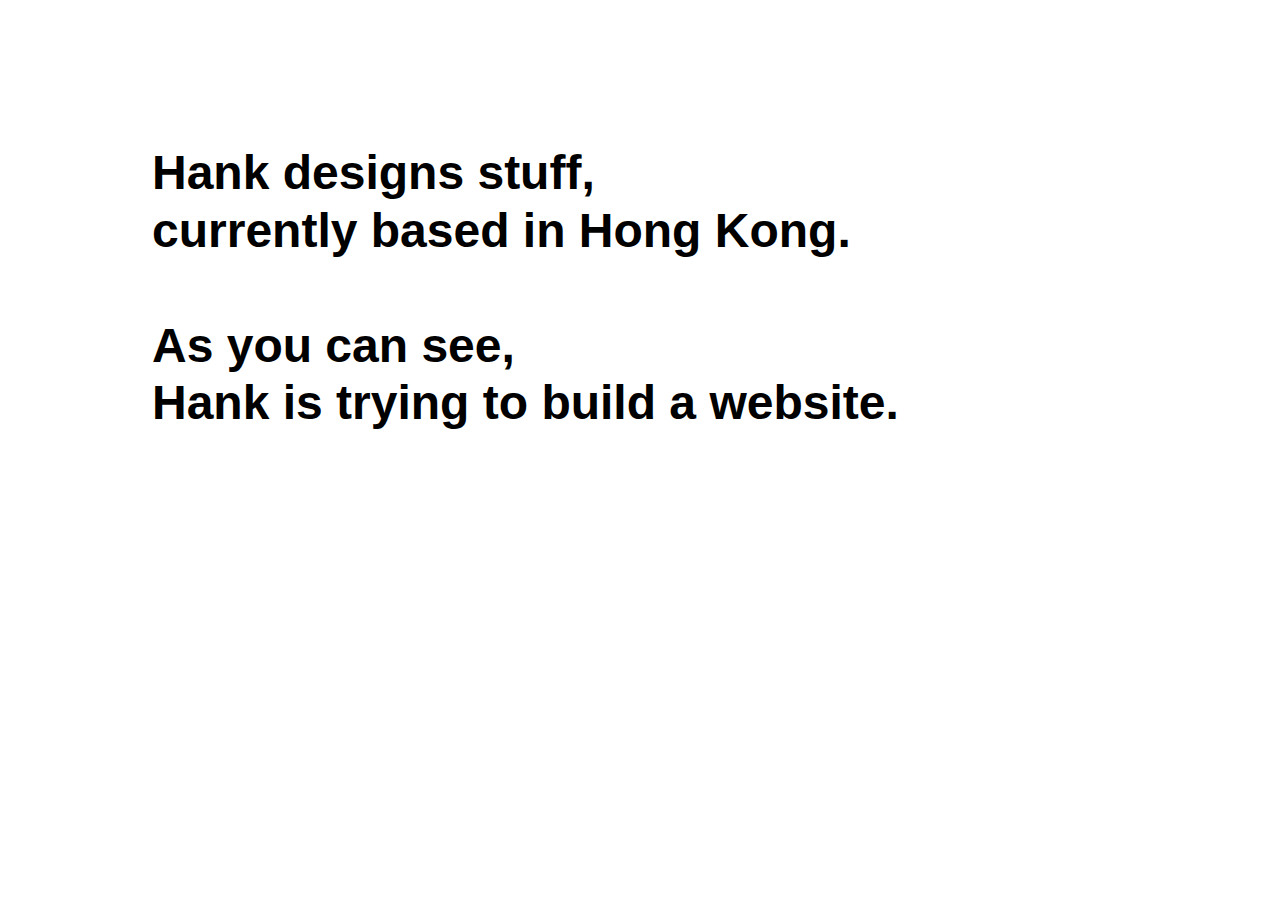
==== index.html @ cd7d3a91 "add view port meta (probably why iPhone wasn't following to media queries)" ====
<!DOCTYPE html>
<meta name="viewport" content="width=device-width, initial-scale=1.0">
<script>
  (function(i,s,o,g,r,a,m){i['GoogleAnalyticsObject']=r;i[r]=i[r]||function(){
  (i[r].q=i[r].q||[]).push(arguments)},i[r].l=1*new Date();a=s.createElement(o),
  m=s.getElementsByTagName(o)[0];a.async=1;a.src=g;m.parentNode.insertBefore(a,m)
  })(window,document,'script','https://www.google-analytics.com/analytics.js','ga');

  ga('create', 'UA-64799567-2', 'auto');
  ga('send', 'pageview');

</script>

<style media="screen" type="text/css">
#main-intro-wrapper {
  margin: 144px;
}

h1 {
  font-family: -apple-system, BlinkMacSystemFont, "San Francisco", "Helvetica Neue", "Helvetica", sans-serif;
  font-size: 48px;
  font-weight: 700;
  text-align: left;
  line-height: 1.2;
  color: #070707
  -webkit-text-size-adjust: 100%;
}

@media screen and (max-width: 1024px) {
    #main-intro-wrapper {
      margin: 120px;
    }
    h1 {
      font-size: 40px;
    }

@media screen and (max-width: 736px) {
    #main-intro-wrapper {
      margin: 80px 16px;
    }
    h1 {
      font-size: 36px;
    }

@media only screen and (max-width: 320px) {
    #main-intro-wrapper {
      margin: 80px 16px;
    }
    h1 {
      font-size: 28px;
    }
}
</style>

<body>

<div id='main-intro-wrapper'>
  <h1>
    Hank designs stuff,<br>currently based in Hong Kong.<br><br>As you can see,<br>Hank is trying to build a website.
  </h1>
<div>

</body>
</html>
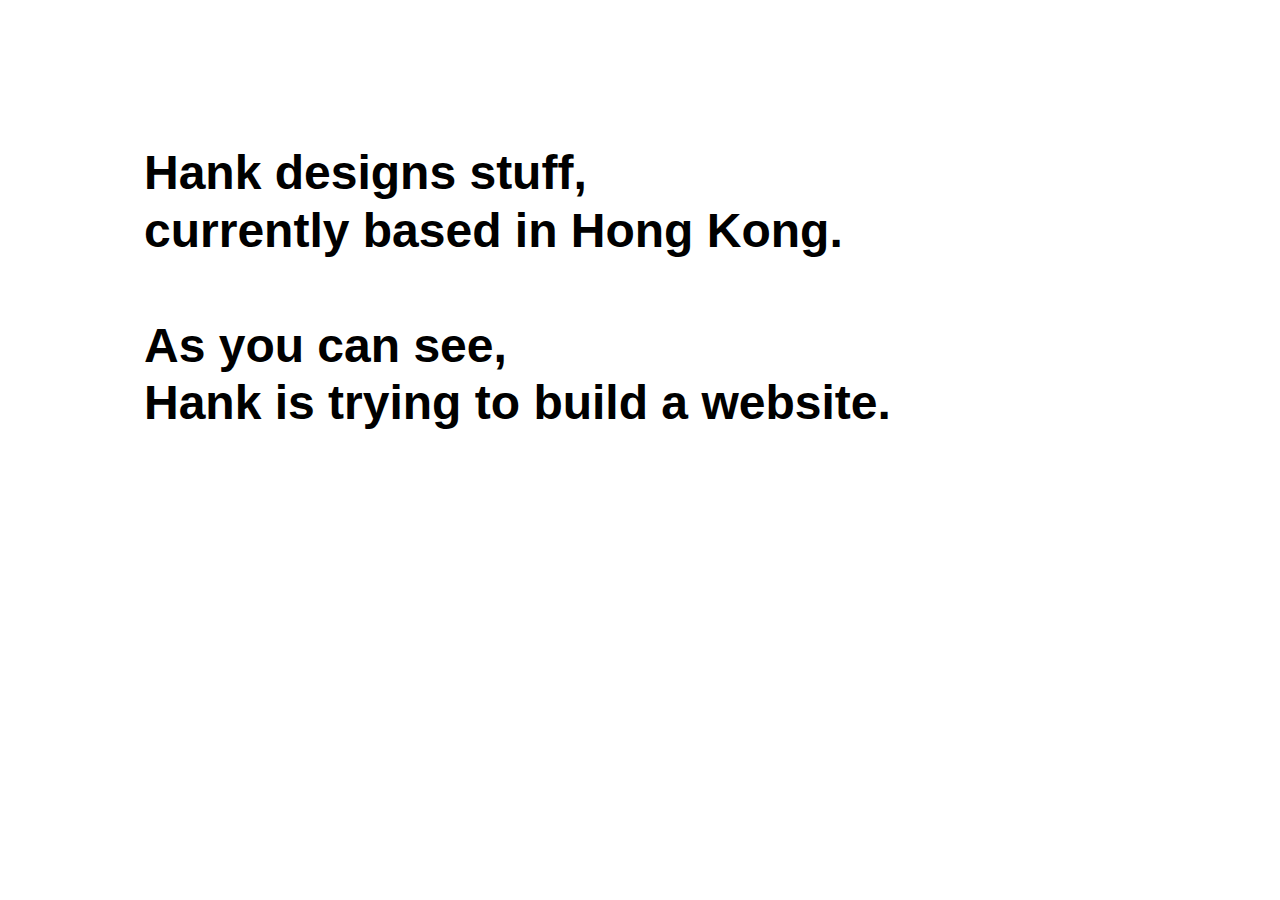
==== commit ec33f3f1: "normalize body padding/margin" ====
--- a/index.html
+++ b/index.html
@@ -12,6 +12,11 @@
 </script>
 
 <style media="screen" type="text/css">
+body {
+  margin: 0;
+  padding: 0;
+}
+
 #main-intro-wrapper {
   margin: 144px;
 }
@@ -36,7 +41,7 @@
 
 @media screen and (max-width: 736px) {
     #main-intro-wrapper {
-      margin: 80px 16px;
+      margin: 80px 24px;
     }
     h1 {
       font-size: 36px;
@@ -44,7 +49,7 @@
 
 @media only screen and (max-width: 320px) {
     #main-intro-wrapper {
-      margin: 80px 16px;
+      margin: 80px 24px;
     }
     h1 {
       font-size: 28px;
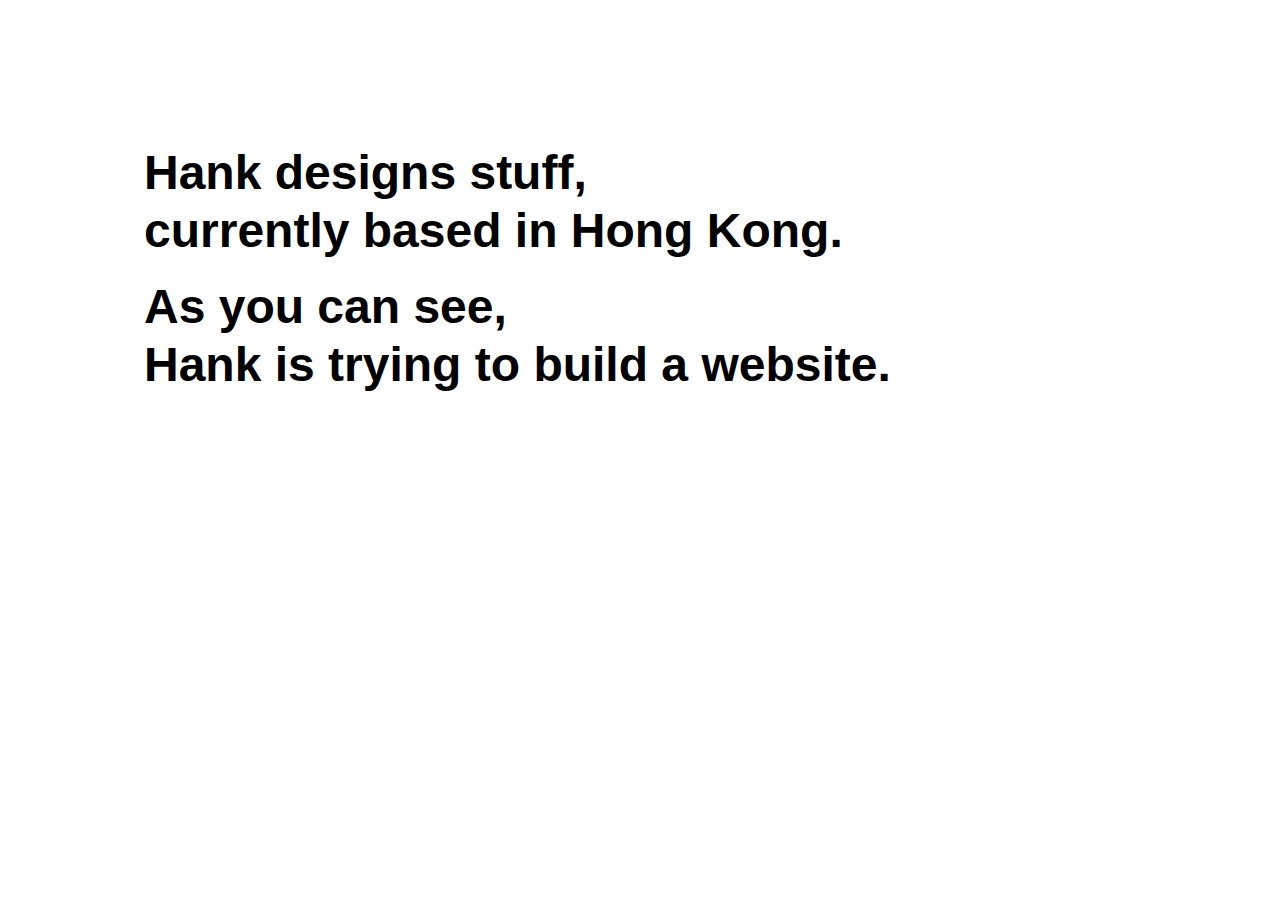
==== commit 23aad84f: "reset a little bit of user agent stylesheet" ====
--- a/index.html
+++ b/index.html
@@ -29,6 +29,12 @@
   line-height: 1.2;
   color: #070707
   -webkit-text-size-adjust: 100%;
+
+  /* user agent stylesheet reset */
+  -webkit-margin-before: 0em;
+  -webkit-margin-after: 0em;
+
+  padding-bottom: 0.4em;
 }
 
 @media screen and (max-width: 1024px) {
@@ -61,7 +67,10 @@
 
 <div id='main-intro-wrapper'>
   <h1>
-    Hank designs stuff,<br>currently based in Hong Kong.<br><br>As you can see,<br>Hank is trying to build a website.
+    Hank designs stuff,<br>currently based in Hong Kong.
+  </h1>
+  <h1>
+    As you can see,<br>Hank is trying to build a website.
   </h1>
 <div>
 
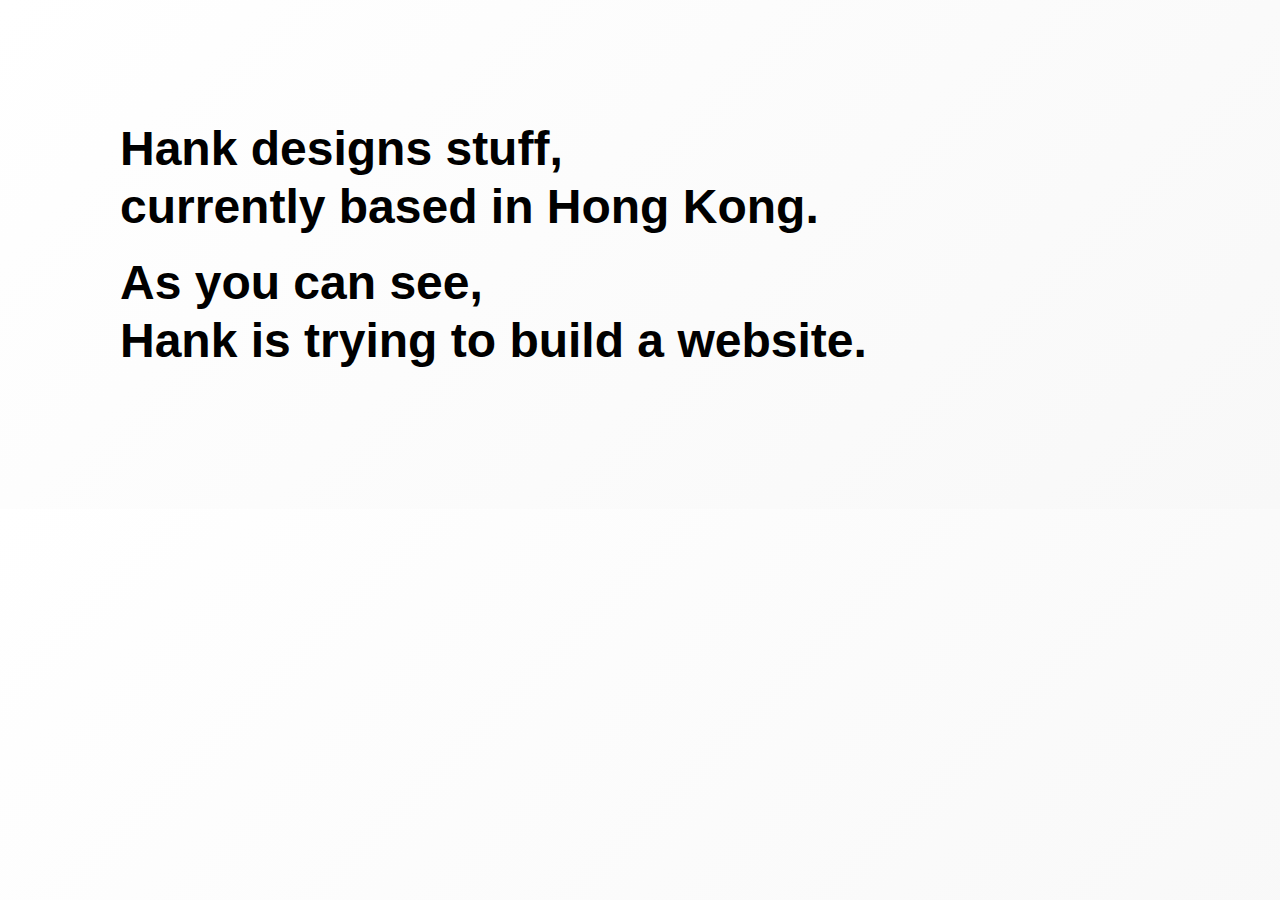
==== commit 62a55dd9: "add subtle gradient background" ====
--- a/index.html
+++ b/index.html
@@ -18,7 +18,7 @@
 }
 
 #main-intro-wrapper {
-  margin: 144px;
+  margin: 120px;
 }
 
 h1 {
@@ -35,6 +35,14 @@
   -webkit-margin-after: 0em;
 
   padding-bottom: 0.4em;
+}
+
+.gradient-bg {
+  background: #ffffff; /* For browsers that do not support gradients */
+  background: -webkit-linear-gradient(-45deg, #f8f8f8, #ffffff); /* For Safari 5.1 to 6.0 */
+  background: -o-linear-gradient(-45deg, #f8f8f8, #ffffff); /* For Opera 11.1 to 12.0 */
+  background: -moz-linear-gradient(-45deg, #f8f8f8, #ffffff); /* For Firefox 3.6 to 15 */
+  background: linear-gradient(-45deg, #f8f8f8, #ffffff); /* Standard syntax */
 }
 
 @media screen and (max-width: 1024px) {
@@ -63,9 +71,9 @@
 }
 </style>
 
-<body>
+<body class="gradient-bg">
 
-<div id='main-intro-wrapper'>
+<div id="main-intro-wrapper">
   <h1>
     Hank designs stuff,<br>currently based in Hong Kong.
   </h1>
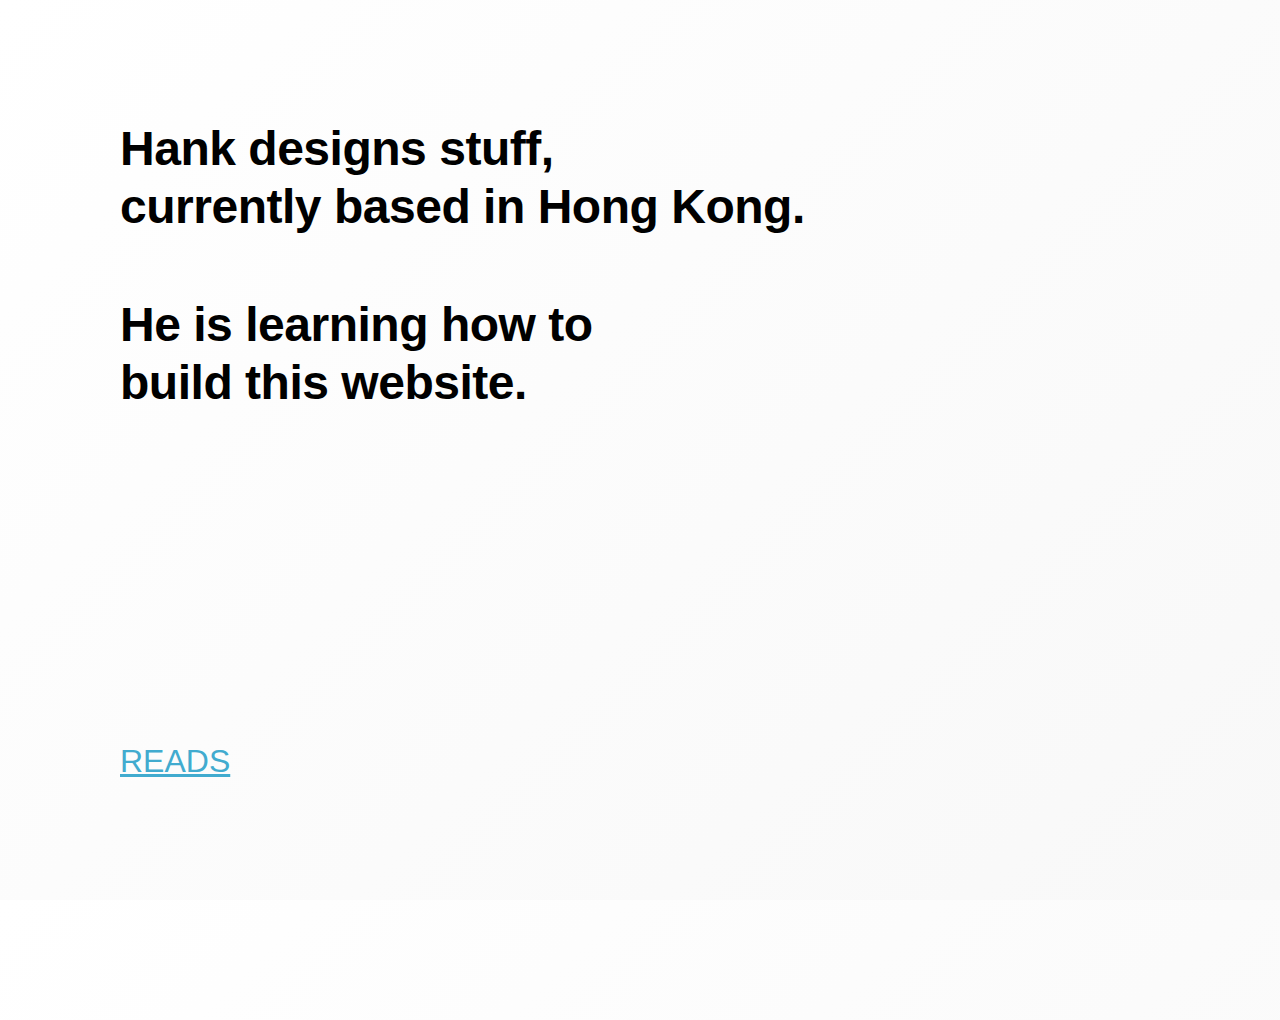
==== commit 0bb331bf: "add mini footer and normalize css" ====
--- a/index.html
+++ b/index.html
@@ -1,5 +1,10 @@
 <!DOCTYPE html>
 <meta name="viewport" content="width=device-width, initial-scale=1.0">
+<head>
+  <title>hankh.su</title>
+  <link rel="stylesheet" type="text/css" href="http://meyerweb.com/eric/tools/css/reset/reset200802.css">
+</head>
+
 <script>
   (function(i,s,o,g,r,a,m){i['GoogleAnalyticsObject']=r;i[r]=i[r]||function(){
   (i[r].q=i[r].q||[]).push(arguments)},i[r].l=1*new Date();a=s.createElement(o),
@@ -12,29 +17,59 @@
 </script>
 
 <style media="screen" type="text/css">
-body {
-  margin: 0;
-  padding: 0;
+
+html {
+  height: 100%;
 }
 
-#main-intro-wrapper {
+body {
+  font-family: -apple-system, BlinkMacSystemFont, "San Francisco", "Helvetica Neue", "Helvetica", sans-serif;
+  text-align: left;
+  color: #070707
+  -webkit-text-size-adjust: 100%;
+  height: 100%;
+  margin: 0;
+  background-repeat: no-repeat;
+  background-attachment: fixed;
+}
+
+#tortilla {
+
+}
+
+#beef {
   margin: 120px;
 }
 
+#lettuce {
+  margin: 120px;
+  position: absolute;
+  right: 0;
+  bottom: 0;
+  left: 0;
+}
+
 h1 {
-  font-family: -apple-system, BlinkMacSystemFont, "San Francisco", "Helvetica Neue", "Helvetica", sans-serif;
   font-size: 48px;
   font-weight: 700;
-  text-align: left;
   line-height: 1.2;
-  color: #070707
-  -webkit-text-size-adjust: 100%;
+  letter-spacing: -0.01em;
+  padding-bottom: 0.6em;
+}
 
-  /* user agent stylesheet reset */
-  -webkit-margin-before: 0em;
-  -webkit-margin-after: 0em;
+a {
+  font-size: 32px;
+  font-weight: 300;
+  color: #41abcf;
+  transition: letter-spacing 1s ease,
+              color 0.5s ease-out;
 
-  padding-bottom: 0.4em;
+}
+
+a:hover {
+  color: #00beff;
+  font-weight: 500;
+  letter-spacing: 0.02em;
 }
 
 .gradient-bg {
@@ -46,41 +81,58 @@
 }
 
 @media screen and (max-width: 1024px) {
-    #main-intro-wrapper {
+    #beef {
       margin: 120px;
+    }
+    #lettuce {
+      margin: 48px 120px;
     }
     h1 {
       font-size: 40px;
     }
+    a {
+      font-size: 24px;
+    }
+}
 
 @media screen and (max-width: 736px) {
-    #main-intro-wrapper {
-      margin: 80px 24px;
+    #beef {
+      margin: 80px 0px 80px 24px;
+    }
+    #lettuce {
+      margin: 32px 24px;
     }
     h1 {
       font-size: 36px;
     }
+    a {
+      font-size: 20px;
+    }
+}
 
 @media only screen and (max-width: 320px) {
-    #main-intro-wrapper {
-      margin: 80px 24px;
-    }
     h1 {
       font-size: 28px;
     }
+    a {
+      font-size: 18px;
+    }
 }
+
 </style>
 
 <body class="gradient-bg">
 
-<div id="main-intro-wrapper">
-  <h1>
-    Hank designs stuff,<br>currently based in Hong Kong.
-  </h1>
-  <h1>
-    As you can see,<br>Hank is trying to build a website.
-  </h1>
-<div>
+<div id="tortilla">
+  <div id="beef">
+    <h1>Hank designs stuff,<br>currently based in Hong Kong.</h1>
+    <h1>He is learning how to<br>build this website.</h1>
+  </div>
+
+  <div id="lettuce">
+    <a href="https://www.reading.am/hank">READS</a>
+  </div>
+</div>
 
 </body>
 </html>
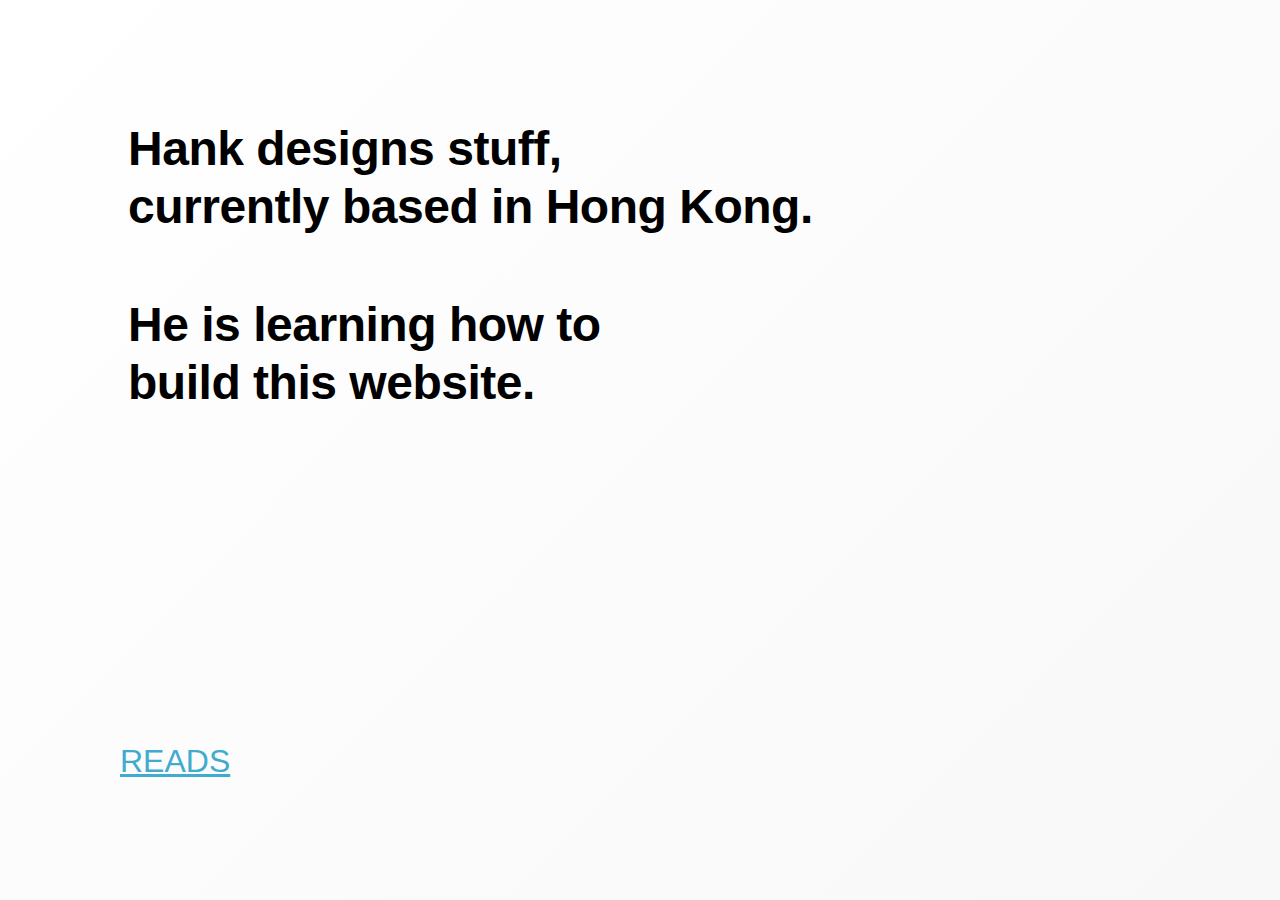
==== commit 7af40a45: "delete body height for fullscreen background" ====
--- a/index.html
+++ b/index.html
@@ -27,18 +27,15 @@
   text-align: left;
   color: #070707
   -webkit-text-size-adjust: 100%;
-  height: 100%;
-  margin: 0;
   background-repeat: no-repeat;
   background-attachment: fixed;
 }
 
 #tortilla {
-
 }
 
 #beef {
-  margin: 120px;
+  margin: 120px 0px 120px 120px;
 }
 
 #lettuce {
@@ -63,6 +60,7 @@
   color: #41abcf;
   transition: letter-spacing 1s ease,
               color 0.5s ease-out;
+  margin-right: 8px;
 
 }
 
@@ -82,7 +80,7 @@
 
 @media screen and (max-width: 1024px) {
     #beef {
-      margin: 120px;
+      margin: 120px 0px 120px 120px;
     }
     #lettuce {
       margin: 48px 120px;
@@ -131,6 +129,7 @@
 
   <div id="lettuce">
     <a href="https://www.reading.am/hank">READS</a>
+<!--    <a href="https://twitter.com/hankisthatyou">TWEETS</a> -->
   </div>
 </div>
 
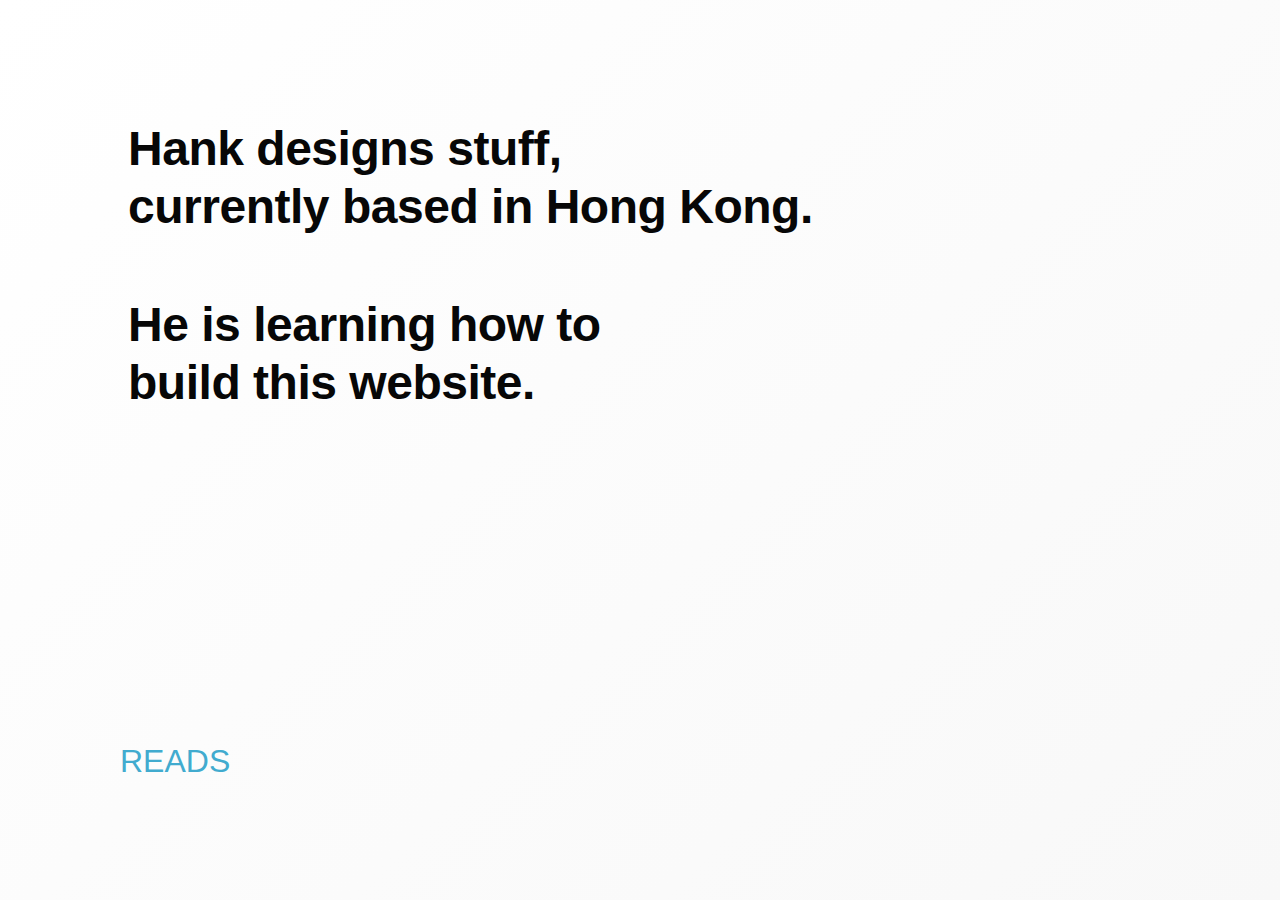
==== commit 3980632b: "commit a crime" ====
--- a/index.html
+++ b/index.html
@@ -13,7 +13,6 @@
 
   ga('create', 'UA-64799567-2', 'auto');
   ga('send', 'pageview');
-
 </script>
 
 <style media="screen" type="text/css">
@@ -25,7 +24,7 @@
 body {
   font-family: -apple-system, BlinkMacSystemFont, "San Francisco", "Helvetica Neue", "Helvetica", sans-serif;
   text-align: left;
-  color: #070707
+  color: #070707;
   -webkit-text-size-adjust: 100%;
   background-repeat: no-repeat;
   background-attachment: fixed;
@@ -61,7 +60,7 @@
   transition: letter-spacing 1s ease,
               color 0.5s ease-out;
   margin-right: 8px;
-
+  text-decoration: none;
 }
 
 a:hover {
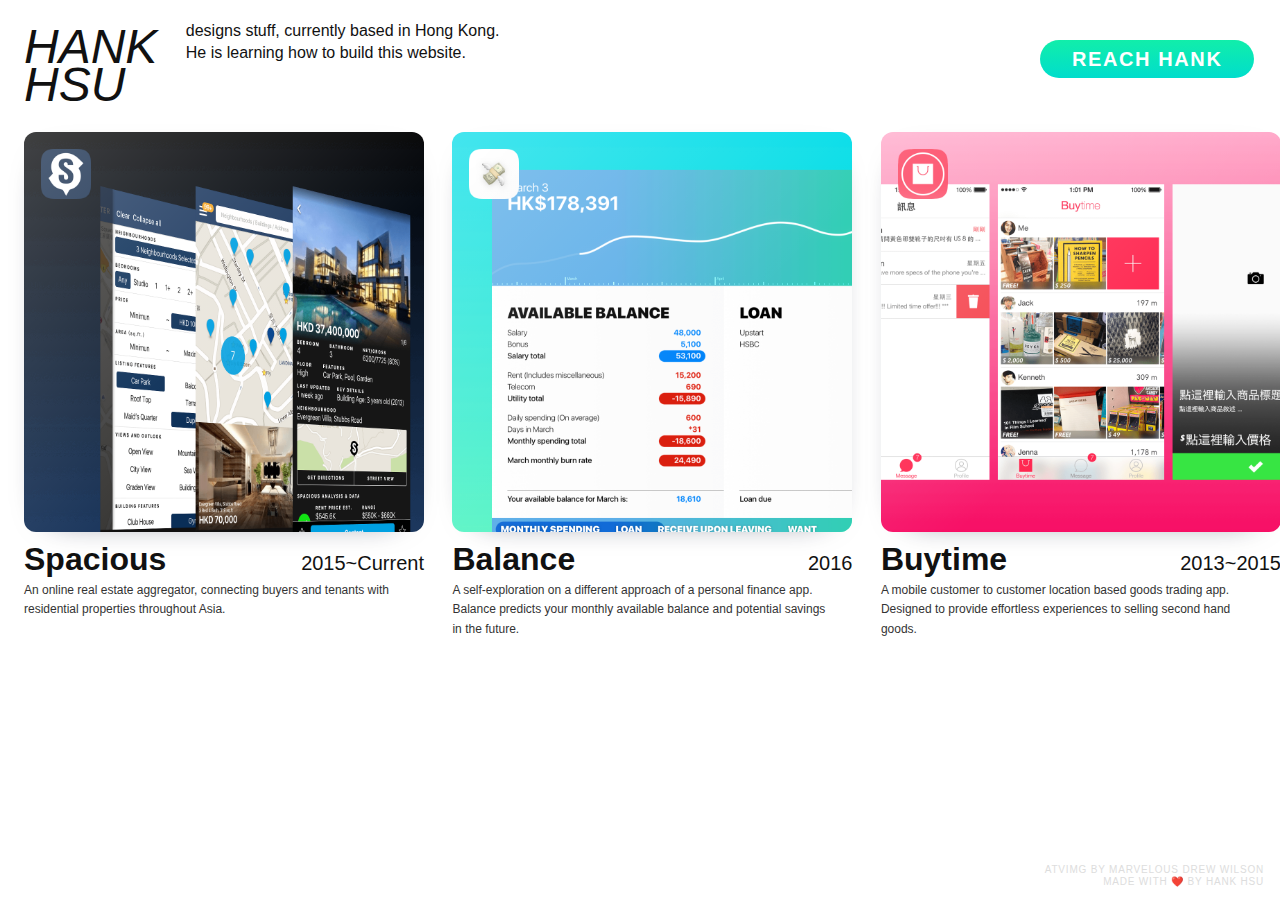
==== commit b98e3d91: "new site on beta 🎉" ====
--- a/index.html
+++ b/index.html
@@ -1,136 +1,133 @@
 <!DOCTYPE html>
-<meta name="viewport" content="width=device-width, initial-scale=1.0">
-<head>
-  <title>hankh.su</title>
-  <link rel="stylesheet" type="text/css" href="http://meyerweb.com/eric/tools/css/reset/reset200802.css">
-</head>
+<html>
 
-<script>
-  (function(i,s,o,g,r,a,m){i['GoogleAnalyticsObject']=r;i[r]=i[r]||function(){
-  (i[r].q=i[r].q||[]).push(arguments)},i[r].l=1*new Date();a=s.createElement(o),
-  m=s.getElementsByTagName(o)[0];a.async=1;a.src=g;m.parentNode.insertBefore(a,m)
-  })(window,document,'script','https://www.google-analytics.com/analytics.js','ga');
+  <head>
+    <meta charset="utf-8">
+    <meta http-equiv="X-UA-Compatible" content="IE=edge">
+    <meta name="viewport" content="width=device-width, initial-scale=1">
 
-  ga('create', 'UA-64799567-2', 'auto');
-  ga('send', 'pageview');
-</script>
+    <title>hankh.su</title>
+    <meta name="description" content="site.description">
 
-<style media="screen" type="text/css">
+    <link rel="stylesheet" type="text/css" href="http://meyerweb.com/eric/tools/css/reset/reset200802.css">
+    <link href="//cloud.webtype.com/css/c791a47b-cc89-4efc-866d-0d1ddad1a113.css" rel="stylesheet" type="text/css" />
 
-html {
-  height: 100%;
-}
+    <link rel="stylesheet" href="css/main.css">
+    <link rel="stylesheet" href="css/atvImg.css">
 
-body {
-  font-family: -apple-system, BlinkMacSystemFont, "San Francisco", "Helvetica Neue", "Helvetica", sans-serif;
-  text-align: left;
-  color: #070707;
-  -webkit-text-size-adjust: 100%;
-  background-repeat: no-repeat;
-  background-attachment: fixed;
-}
+    <link rel="canonical" href="http://hankh.su/">
+  </head>
 
-#tortilla {
-}
+  <script>
+    (function(i,s,o,g,r,a,m){i['GoogleAnalyticsObject']=r;i[r]=i[r]||function(){
+    (i[r].q=i[r].q||[]).push(arguments)},i[r].l=1*new Date();a=s.createElement(o),
+    m=s.getElementsByTagName(o)[0];a.async=1;a.src=g;m.parentNode.insertBefore(a,m)
+    })(window,document,'script','https://www.google-analytics.com/analytics.js','ga');
+    ga('create', 'UA-64799567-2', 'auto');
+    ga('send', 'pageview');
+  </script>
 
-#beef {
-  margin: 120px 0px 120px 120px;
-}
+  <body>
 
-#lettuce {
-  margin: 120px;
-  position: absolute;
-  right: 0;
-  bottom: 0;
-  left: 0;
-}
+    <div class="whopper">
+      <div class="toppie">
+        <h1 class="this-guy">HANK<br>HSU</h1>
+        <p class="hank-description">designs stuff, currently based in Hong Kong.<br>He is learning how to build this website.</p>
+        <div class="clickclick">
+          <a class="reach-this-guy" href="contact.html">REACH HANK</a>
+        </div>
+      </div>
 
-h1 {
-  font-size: 48px;
-  font-weight: 700;
-  line-height: 1.2;
-  letter-spacing: -0.01em;
-  padding-bottom: 0.6em;
-}
+      <div class="patties">
+        <div class="showcase-wrapper">
+          <img class="showcase-wrapper-overlay" src="img/showcase-overlay.png">
+          
+            <div class="showcase-project">
+              <div class="showcase-image">
+                <div class="atvImg">
+                   <img src="img/spacious.png">
+                   <div class="atvImg-layer" data-img="img/spacious-bg.png"></div>
+                   <div class="atvImg-layer" data-img="img/spacious-3.png"></div>
+                   <div class="atvImg-layer" data-img="img/spacious-2.png"></div>
+                   <div class="atvImg-layer" data-img="img/spacious-1.png"></div>
+                   <div class="atvImg-layer" data-img="img/spacious-logo.png"></div>
+                </div>
+              </div>
+              <article class="showcase-detail-wrapper">
+                <header>
+                  <p class="showcase-detail-name">Spacious</p>
+                  <p class="showcase-detail-duration">2015~Current</p>
+                </header>
+                  <p class="showcase-detail-description">An online real estate aggregator, connecting buyers and tenants with residential properties throughout Asia.</p>
+              </article>
+            </div>
+          
+            <div class="showcase-project">
+              <div class="showcase-image">
+                <div class="atvImg">
+                   <img src="img/balance.png">
+                   <div class="atvImg-layer" data-img="img/balance-bg.png"></div>
+                   <div class="atvImg-layer" data-img="img/balance-3.png"></div>
+                   <div class="atvImg-layer" data-img="img/balance-2.png"></div>
+                   <div class="atvImg-layer" data-img="img/balance-1.png"></div>
+                   <div class="atvImg-layer" data-img="img/balance-logo.png"></div>
+                </div>
+              </div>
+              <article class="showcase-detail-wrapper">
+                <header>
+                  <p class="showcase-detail-name">Balance</p>
+                  <p class="showcase-detail-duration">2016</p>
+                </header>
+                  <p class="showcase-detail-description">A self-exploration on a different approach of a personal finance app. Balance predicts your monthly available balance and potential savings in the future.</p>
+              </article>
+            </div>
+          
+            <div class="showcase-project">
+              <div class="showcase-image">
+                <div class="atvImg">
+                   <img src="img/buytime.png">
+                   <div class="atvImg-layer" data-img="img/buytime-bg.png"></div>
+                   <div class="atvImg-layer" data-img="img/buytime-3.png"></div>
+                   <div class="atvImg-layer" data-img="img/buytime-2.png"></div>
+                   <div class="atvImg-layer" data-img="img/buytime-1.png"></div>
+                   <div class="atvImg-layer" data-img="img/buytime-logo.png"></div>
+                </div>
+              </div>
+              <article class="showcase-detail-wrapper">
+                <header>
+                  <p class="showcase-detail-name">Buytime</p>
+                  <p class="showcase-detail-duration">2013~2015</p>
+                </header>
+                  <p class="showcase-detail-description">A mobile customer to customer location based goods trading app. Designed to provide effortless experiences to selling second hand goods.</p>
+              </article>
+            </div>
+          
+          <div class="clickclick-mobile">
+            <a class="reach-this-guy" href="contact.html">REACH HANK</a>
+          </div>
+        </div>
 
-a {
-  font-size: 32px;
-  font-weight: 300;
-  color: #41abcf;
-  transition: letter-spacing 1s ease,
-              color 0.5s ease-out;
-  margin-right: 8px;
-  text-decoration: none;
-}
+      </div>
 
-a:hover {
-  color: #00beff;
-  font-weight: 500;
-  letter-spacing: 0.02em;
-}
+      <footer class="site-footer">
+        <div class="wrapper">
+            <div class="bottom-bun">
+              <p class="bottom-bun-copy"><a class="bottom-bun-copy" href="https://github.com/drewwilson/atvImg">atvImg by marvelous Drew Wilson</a><br>Made with ❤️ by Hank Hsu</p>
+            </div>
+          </div>
+        </div>
+      </footer>
 
-.gradient-bg {
-  background: #ffffff; /* For browsers that do not support gradients */
-  background: -webkit-linear-gradient(-45deg, #f8f8f8, #ffffff); /* For Safari 5.1 to 6.0 */
-  background: -o-linear-gradient(-45deg, #f8f8f8, #ffffff); /* For Opera 11.1 to 12.0 */
-  background: -moz-linear-gradient(-45deg, #f8f8f8, #ffffff); /* For Firefox 3.6 to 15 */
-  background: linear-gradient(-45deg, #f8f8f8, #ffffff); /* Standard syntax */
-}
+    </div>
 
-@media screen and (max-width: 1024px) {
-    #beef {
-      margin: 120px 0px 120px 120px;
+  <script type="text/javascript" src="css/atvImg.js"></script>
+  <script>
+    function isMobile() {
+    return /Android|webOS|iPhone|iPod|BlackBerry|IEMobile|Opera Mini/i.test(navigator.userAgent);
     }
-    #lettuce {
-      margin: 48px 120px;
+    if (!isMobile()) {
+        atvImg();
     }
-    h1 {
-      font-size: 40px;
-    }
-    a {
-      font-size: 24px;
-    }
-}
-
-@media screen and (max-width: 736px) {
-    #beef {
-      margin: 80px 0px 80px 24px;
-    }
-    #lettuce {
-      margin: 32px 24px;
-    }
-    h1 {
-      font-size: 36px;
-    }
-    a {
-      font-size: 20px;
-    }
-}
-
-@media only screen and (max-width: 320px) {
-    h1 {
-      font-size: 28px;
-    }
-    a {
-      font-size: 18px;
-    }
-}
-
-</style>
-
-<body class="gradient-bg">
-
-<div id="tortilla">
-  <div id="beef">
-    <h1>Hank designs stuff,<br>currently based in Hong Kong.</h1>
-    <h1>He is learning how to<br>build this website.</h1>
-  </div>
-
-  <div id="lettuce">
-    <a href="https://www.reading.am/hank">READS</a>
-<!--    <a href="https://twitter.com/hankisthatyou">TWEETS</a> -->
-  </div>
-</div>
-
-</body>
+  </script>
+  </body>
 </html>
--- a/css/main.css
+++ b/css/main.css
@@ -0,0 +1,393 @@
+/**
+ * Reset some basic elements
+ */
+body, h1, h2, h3, h4, h5, h6,
+p, blockquote, pre, hr,
+dl, dd, ol, ul, figure {
+  margin: 0;
+  padding: 0; }
+
+/**
+ * Basic styling
+ */
+body {
+  font: 400 16px/1.5 -apple-system, BlinkMacSystemFont, "Helvetica Neue", "Helvetica";
+  color: #111;
+  background-color: #fff;
+  -webkit-text-size-adjust: 100%;
+  -webkit-font-feature-settings: "kern" 1;
+  -moz-font-feature-settings: "kern" 1;
+  -o-font-feature-settings: "kern" 1;
+  font-feature-settings: "kern" 1;
+  font-kerning: normal; }
+
+/**
+ * Set `margin-bottom` to maintain vertical rhythm
+ */
+/**
+ * Images
+ */
+img {
+  max-width: 100%;
+  vertical-align: middle; }
+
+/**
+ * Figures
+ */
+figure > img {
+  display: block; }
+
+figcaption {
+  font-size: 14px; }
+
+/**
+ * Lists
+ */
+ul, ol {
+  margin-left: 16px; }
+
+li > ul,
+li > ol {
+  margin-bottom: 0; }
+
+/**
+ * Headings
+ */
+h1, h2, h3, h4, h5, h6 {
+  font-weight: 400; }
+
+/**
+ * Links
+ */
+a {
+  color: #000;
+  text-decoration: none; }
+  a:visited {
+    color: black; }
+  a:hover {
+    color: #111;
+    text-decoration: underline; }
+
+/**
+ * Blockquotes
+ */
+blockquote {
+  color: #828282;
+  border-left: 4px solid #e8e8e8;
+  padding-left: 8px;
+  font-size: 18px;
+  letter-spacing: -1px;
+  font-style: italic; }
+  blockquote > :last-child {
+    margin-bottom: 0; }
+
+/**
+ * Code formatting
+ */
+pre,
+code {
+  font-size: 15px;
+  border: 1px solid #e8e8e8;
+  border-radius: 3px;
+  background-color: #eef; }
+
+code {
+  padding: 1px 5px; }
+
+pre {
+  padding: 8px 12px;
+  overflow-x: auto; }
+  pre > code {
+    border: 0;
+    padding-right: 0;
+    padding-left: 0; }
+
+/**
+ * Wrapper
+ */
+.wrapper {
+  margin: 0;
+  position: relative;
+  width: 100%;
+  display: inline-block; }
+  .wrapper.project {
+    background-color: black; }
+
+/**
+ * Clearfix
+ */
+/**
+ * Newly added from here
+ */
+h1 {
+  font-family: "lright Sans Ultra", -apple-system, BlinkMacSystemFont, "Helvetica Neue", "Helvetica";
+  font-weight: normal;
+  font-style: italic;
+  font-size: 48px;
+  line-height: 0.8; }
+
+/**
+ * These haven't scss yet
+ **/
+p {
+  font-family: -apple-system, BlinkMacSystemFont, "Helvetica Neue", "Helvetica";
+  line-height: 1.4rem; }
+
+header {
+  padding-bottom: 4px;
+  font-family: -apple-system, BlinkMacSystemFont, "Helvetica Neue", "Helvetica";
+  font-size: 24px;
+  font-weight: 400;
+  line-height: 1.2; }
+
+.whopper {
+  display: flex;
+  min-height: 100vh;
+  flex-direction: column;
+  max-width: 1366px; }
+
+.this-guy {
+  display: inline-block;
+  padding-left: 24px;
+  padding-top: 8px; }
+
+.hank-description {
+  display: inline-block;
+  vertical-align: top;
+  font-weight: 300;
+  margin-left: 24px;
+  margin-bottom: 8px; }
+
+.clickclick {
+  display: inline-block;
+  float: right;
+  margin-top: 24px;
+  width: 240px; }
+  .clickclick-mobile {
+    display: none; }
+
+.reach-this-guy {
+  border-radius: 24px;
+  border-width: 0px;
+  padding: 8px 32px;
+  font-family: 400;
+  font-weight: 700;
+  font-size: 20px;
+  letter-spacing: 1.6px;
+  color: white !important;
+  background: -webkit-linear-gradient(#11eeaa, #00ddcc);
+  transition-property: box-shadow;
+  transition-duration: .6s; }
+  .reach-this-guy:hover {
+    box-shadow: 0 2px 12px rgba(0, 0, 0, 0.2);
+    text-decoration: none;
+    transition-property: box-shadow;
+    transition-duration: .4s; }
+
+.toppie {
+  display: block;
+  width: 100%;
+  margin-top: 20px; }
+  .toppie.showcase, .toppie.showcase-detail-name {
+    background-color: black; }
+
+.patties {
+  flex: 1;
+  display: inline-block;
+  vertical-align: top;
+  width: 100%;
+  margin-top: 8px;
+  margin-bottom: 8px; }
+
+hr {
+  border: 0;
+  height: 1px;
+  background: #000;
+  margin-right: 0px;
+  padding-right: 0px; }
+
+hr.middle {
+  margin-left: 8px; }
+
+.showcase-section {
+  padding-left: 24px;
+  height: 28%;
+  min-height: 144px; }
+
+.showcase-section:hover {
+  background-color: #DDD;
+  transition: background-color 0.25s; }
+
+.showcase-name {
+  padding-top: 16px;
+  padding-bottom: 4px; }
+
+.showcase-description {
+  font-weight: 300;
+  width: 75%;
+  min-width: 240px;
+  padding-bottom: 24px; }
+
+.showcase, .showcase-detail-name {
+  font-family: -apple-system, BlinkMacSystemFont, "Helvetica Neue", "Helvetica"; }
+  .showcase-wrapper {
+    overflow-x: scroll;
+    overflow-y: hidden;
+    -webkit-overflow-scrolling: touch;
+    white-space: nowrap; }
+    .showcase-wrapper-overlay {
+      position: absolute;
+      top: 112px;
+      right: 0px;
+      height: 568px;
+      width: 128px;
+      z-index: 1; }
+  .showcase-gradient {
+    width: 20%;
+    background: -webkit-linear-gradient(90deg, #000, #fff); }
+  .showcase-project {
+    display: inline-block;
+    vertical-align: top;
+    padding-top: 16px;
+    padding-left: 24px;
+    width: 400px; }
+  .showcase-image {
+    margin: 0 80px 8px 0;
+    display: inline-block; }
+  .showcase-detail-wrapper {
+    padding-top: 8px; }
+  .showcase-detail-name {
+    display: inline-block;
+    font-weight: 700;
+    font-size: 32px; }
+  .showcase-detail-duration {
+    display: inline-block;
+    float: right;
+    padding-top: 4px;
+    font-weight: 100;
+    font-size: 20px; }
+  .showcase-detail-description {
+    font-weight: 400;
+    font-size: 12px;
+    line-height: 1.6;
+    color: #333;
+    white-space: normal;
+    margin: 0 16px 32px 0; }
+
+.contact, .contact-paragraph {
+  font-family: -apple-system, BlinkMacSystemFont, "Helvetica Neue", "Helvetica"; }
+  .contact-wrapper {
+    margin: 64px 0 72px 64px; }
+  .contact-paragraph {
+    font-size: 40px;
+    font-weight: 400;
+    line-height: 1.4; }
+  .contact-link {
+    font-weight: 600;
+    color: #000; }
+    .contact-link:hover {
+      color: #01e;
+      transition: all .2s ease; }
+    .contact-link-cv:hover:after {
+      content: ' (available soon!)'; }
+
+.bottom-bun {
+  width: auto;
+  z-index: 2; }
+  .bottom-bun-copy {
+    font-family: -apple-system, BlinkMacSystemFont, "Helvetica Neue", "Helvetica";
+    font-size: 10px;
+    font-weight: 300;
+    line-height: 1.2;
+    text-align: right;
+    color: #ddd !important;
+    text-transform: uppercase;
+    letter-spacing: .8px; }
+    .bottom-bun-copy:hover {
+      text-decoration: none; }
+
+/**
+ * Responsive
+ */
+@media (min-width: 1280px) {
+  .showcase-wrapper-overlay {
+    display: none; } }
+@media (max-width: 640px) {
+  .showcase-wrapper-overlay {
+    display: none; }
+
+  .toppie {
+    margin-top: 12px; }
+
+  .this-guy {
+    font-size: 32px;
+    padding-left: 12px;
+    padding-top: 4px; }
+
+  .reach-this-guy {
+    margin: auto;
+    padding: 10px 32px;
+    font-size: 24px; }
+
+  .clickclick {
+    display: none; }
+    .clickclick-mobile {
+      display: inline-block;
+      margin: auto;
+      width: 100%;
+      margin: 24px 0 32px; }
+
+  .hank-description {
+    font-size: 14px;
+    line-height: 1.3;
+    margin-left: 12px; }
+
+  .patties {
+    margin-top: 0px; }
+
+  .showcase-wrapper {
+    padding: 0 16px 8px 16px;
+    overflow-x: hidden;
+    overflow-y: hidden;
+    -webkit-overflow-scrolling: touch;
+    white-space: nowrap; }
+  .showcase-project {
+    display: block;
+    padding-left: 0px;
+    padding-top: 12px;
+    width: auto; }
+  .showcase-image {
+    width: 100%;
+    height: 616px; }
+  .showcase-detail-description {
+    line-height: 1.5; }
+
+  .contact-wrapper {
+    margin: 32px 0 32px 12px; }
+  .contact-paragraph {
+    font-size: 18px;
+    line-height: 1.4; }
+
+  .bottom-bun-copy {
+    font-size: 8px; } }
+@media (max-width: 522px) {
+  .showcase-image {
+    width: 100%;
+    height: 492px; } }
+@media (max-width: 414px) {
+  .showcase-image {
+    width: 100%;
+    height: 382px; } }
+@media (max-width: 375px) {
+  .showcase-image {
+    width: 100%;
+    height: 343px; } }
+@media (max-width: 320px) {
+  .showcase-image {
+    width: 100%;
+    height: 288px; } }
+/**
+ * Site footer
+ */
+.site-footer {
+  padding: 8px 16px; }
--- a/css/atvImg.css
+++ b/css/atvImg.css
@@ -0,0 +1,79 @@
+.atvImg {
+	border-radius: 12px;
+	transform-style: preserve-3d;
+	-webkit-tap-highlight-color: rgba(#000,0);
+
+	width: 400px;
+	height: 400px;
+}
+
+.atvImg img {
+	border-radius: 12px;
+	box-shadow: 0 2px 8px rgba(14,21,47,0.25);
+}
+
+.atvImg-container {
+	position: relative;
+	width: 100%;
+	height: 100%;
+	border-radius: 12px;
+	transition: all 0.2s ease-out;
+}
+
+.atvImg-container.over .atvImg-shadow {
+	box-shadow: 0 45px 100px rgba(14,21,47,0.4), 0 16px 40px rgba(14,21,47,0.4);
+}
+
+.atvImg-layers {
+	position: relative;
+	width: 100%;
+	height: 100%;
+	border-radius: 12px;
+	overflow: hidden;
+	transform-style: preserve-3d;
+}
+
+.atvImg-rendered-layer {
+	position: absolute;
+	width: 104%;
+	height: 104%;
+	top: -2%;
+	left: -2%;
+	background-repeat: no-repeat;
+	background-position: center;
+	background-color: transparent;
+	background-size: cover;
+	transition: all 0.1s ease-out;
+}
+
+.atvImg-shadow {
+	position: absolute;
+	top: 5%;
+	left: 5%;
+	width: 90%;
+	height: 90%;
+	transition: all 0.2s ease-out;
+	box-shadow: 0 8px 30px rgba(14,21,47,0.6);
+	border-radius: 24px;
+
+	background: grey;
+}
+
+.atvImg-shine {
+	position: absolute;
+	top: 0;
+	left: 0;
+	right: 0;
+	bottom: 0;
+	border-radius: 5px;
+	background: linear-gradient(135deg, rgba(255,255,255,.25) 0%,rgba(255,255,255,0) 60%);
+}
+
+@media (max-width:640px) {
+	.atvImg {
+		display: inline-flex;
+		width: 100%;
+		height: 100%;
+		border-radius: 24px;
+	}
+}
